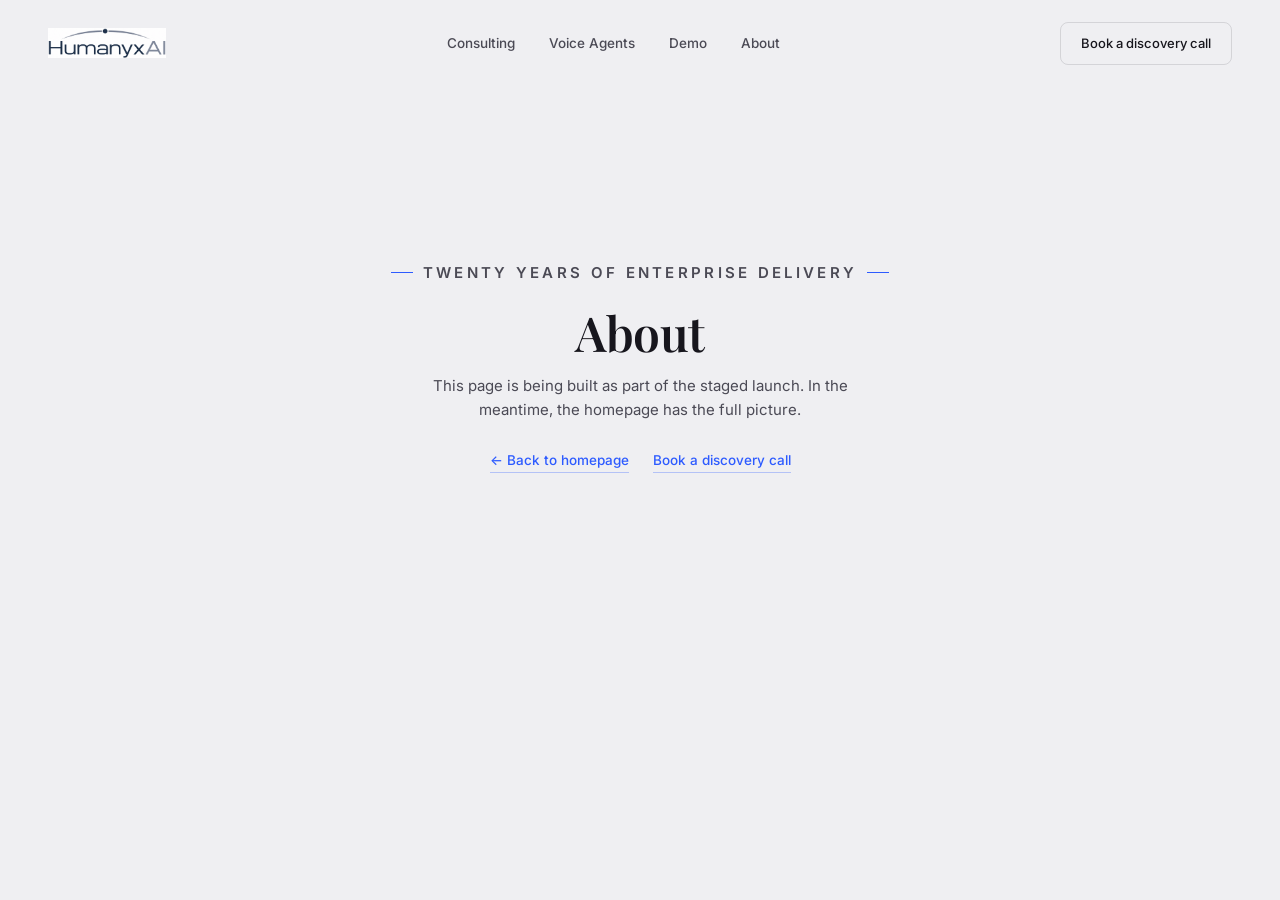
==== about.html @ bc3cfd47 "Homepage: all 8 sections, sticky nav, footer, stub pages - Concept D cinematic-split hero ported ver" ====
<!DOCTYPE html>
<html lang="en-AU">
<head>
<meta charset="UTF-8">
<meta name="viewport" content="width=device-width, initial-scale=1.0">
<title>About — HumanyxAI</title>
<meta name="description" content="HumanyxAI — independent Australian AI consultancy. Human by design.">
<link rel="preconnect" href="https://fonts.googleapis.com">
<link rel="preconnect" href="https://fonts.gstatic.com" crossorigin>
<link href="https://fonts.googleapis.com/css2?family=Playfair+Display:ital,wght@0,500;0,600;0,700;1,500;1,600&family=Inter:wght@400;500;600&display=swap" rel="stylesheet">
<link rel="stylesheet" href="styles.css">
<style>
  .stub { min-height: 62vh; display: flex; flex-direction: column; align-items: center; justify-content: center; text-align: center; padding: 80px 24px; }
  .stub .eyebrow { justify-content: center; }
  .stub .eyebrow::after { content: ""; width: 22px; height: 1px; background: var(--blue); display: inline-block; }
  .stub h1 { font-size: clamp(34px, 4vw, 48px); margin: 22px 0 16px; }
  .stub p { color: var(--ink-soft); font-size: 15px; max-width: 52ch; }
  .stub .stub-links { margin-top: 28px; display: flex; gap: 24px; font-size: 13.5px; font-weight: 500; }
  .stub .stub-links a { color: var(--blue); border-bottom: 1px solid rgba(45,91,255,.3); transition: border-color .2s; }
  .stub .stub-links a:hover { border-bottom-color: var(--blue); }
</style>
</head>
<body>

<nav class="site-nav" aria-label="Primary">
  <a href="index.html" class="nav-logo"><img src="assets/logo-nav.png" alt="HumanyxAI"></a>
  <div class="nav-links" id="nav-links">
    <a href="consulting.html">Consulting</a>
    <a href="voice-agents.html">Voice Agents</a>
    <a href="demo.html">Demo</a>
    <a href="about.html">About</a>
  </div>
  <a href="contact.html" class="nav-cta">Book a discovery call</a>
  <button class="nav-toggle" aria-label="Menu" aria-expanded="false" aria-controls="nav-links">
    <svg width="18" height="14" viewBox="0 0 18 14" fill="none" stroke="currentColor" stroke-width="1.6"><path d="M1 1h16M1 7h16M1 13h16"/></svg>
  </button>
</nav>

<main class="stub">
  <p class="eyebrow">Twenty years of enterprise delivery</p>
  <h1>About</h1>
  <p>This page is being built as part of the staged launch. In the meantime, the homepage has the full picture.</p>
  <div class="stub-links">
    <a href="index.html">← Back to homepage</a>
    <a href="contact.html">Book a discovery call</a>
  </div>
</main>

<script src="site.js"></script>
</body>
</html>
---- styles.css ----
/* ============================================================
   HumanyxAI — shared design tokens & base
   Scandi-editorial · Surface #efeff2 (locked grey) · Ink · Strategic Blue #2d5bff
   ============================================================ */

:root {
  --surface: #efeff2;
  --surface-dim: #dcdce1;
  --surface-card: #ffffff;
  --ink: #17161d;
  --ink-soft: #4b4a55;
  --ink-faint: #8a8994;
  --blue: #2d5bff;
  --blue-deep: #1f44cc;
  --blue-tint: #9db4ff;
  --success: #22c55e;
  --line: rgba(23, 22, 29, 0.12);
  --radius: 8px;
  --serif: "Playfair Display", Georgia, serif;
  --sans: "Inter", -apple-system, "Segoe UI", sans-serif;
  --shadow-soft: 0 1px 2px rgba(23,22,29,.04), 0 12px 40px -12px rgba(23,22,29,.12);
}

* { margin: 0; padding: 0; box-sizing: border-box; }

html { scroll-behavior: smooth; }

body {
  background: var(--surface);
  color: var(--ink);
  font-family: var(--sans);
  font-size: 16px;
  line-height: 1.6;
  -webkit-font-smoothing: antialiased;
  text-rendering: optimizeLegibility;
}

::selection { background: var(--blue); color: #fff; }

h1, h2, h3 { font-family: var(--serif); font-weight: 600; line-height: 1.08; letter-spacing: -0.01em; }

a { color: inherit; text-decoration: none; }

img, video { display: block; max-width: 100%; }

/* visible focus for keyboard users */
:focus-visible { outline: 2px solid var(--blue); outline-offset: 2px; border-radius: 2px; }

/* ---------- type helpers ---------- */
.eyebrow {
  font-family: var(--sans);
  font-size: 11px;
  font-weight: 600;
  letter-spacing: 0.22em;
  text-transform: uppercase;
  color: var(--ink-faint);
  display: flex;
  align-items: center;
  gap: 10px;
}
.eyebrow::before {
  content: "";
  width: 22px; height: 1px;
  background: var(--blue);
  display: inline-block;
}

.lede {
  font-size: 17px;
  line-height: 1.7;
  color: var(--ink-soft);
  max-width: 46ch;
}

/* ---------- buttons ---------- */
.btn {
  display: inline-flex;
  align-items: center;
  gap: 10px;
  font-family: var(--sans);
  font-size: 14px;
  font-weight: 500;
  padding: 14px 26px;
  border-radius: var(--radius);
  border: 1px solid transparent;
  cursor: pointer;
  transition: transform .35s cubic-bezier(.22,1,.36,1), box-shadow .35s, background .25s, border-color .25s, color .25s;
  will-change: transform;
}
.btn-primary {
  background: var(--blue);
  color: #fff;
  box-shadow: 0 10px 30px -10px rgba(45,91,255,.5);
}
.btn-primary:hover { background: var(--blue-deep); transform: translateY(-2px); box-shadow: 0 16px 36px -10px rgba(45,91,255,.55); }
.btn-ghost {
  background: transparent;
  color: var(--ink);
  border-color: var(--line);
}
.btn-ghost:hover { border-color: var(--ink); transform: translateY(-2px); }
.btn .arrow { transition: transform .3s cubic-bezier(.22,1,.36,1); }
.btn:hover .arrow { transform: translateX(4px); }

/* ---------- page scaffolding ---------- */
.wrap { max-width: 1240px; margin: 0 auto; padding: 0 48px; }
.section { padding: 110px 0; }
.section h2 { font-size: clamp(28px, 3vw, 38px); margin: 22px 0 18px; }
[id] { scroll-margin-top: 88px; }

@media (max-width: 900px) {
  .wrap { padding: 0 24px; }
  .section { padding: 72px 0; }
}

/* ---------- entrance motion ---------- */
@keyframes riseIn {
  from { opacity: 0; transform: translateY(26px); }
  to   { opacity: 1; transform: translateY(0); }
}
.rise { opacity: 0; animation: riseIn 1s cubic-bezier(.22,1,.36,1) forwards; }
.rise-1 { animation-delay: .1s; }
.rise-2 { animation-delay: .25s; }
.rise-3 { animation-delay: .4s; }
.rise-4 { animation-delay: .55s; }
.rise-5 { animation-delay: .7s; }

@media (prefers-reduced-motion: reduce) {
  html { scroll-behavior: auto; }
  .rise { animation: none; opacity: 1; }
}

/* ---------- sticky site nav (frosted on scroll) ---------- */
.site-nav {
  position: sticky;
  top: 0;
  z-index: 50;
  display: flex;
  align-items: center;
  justify-content: space-between;
  padding: 22px 48px;
  border-bottom: 1px solid transparent;
  transition: background .3s, border-color .3s, backdrop-filter .3s;
}
.site-nav.scrolled {
  background: rgba(255,255,255,.72);
  backdrop-filter: blur(14px);
  -webkit-backdrop-filter: blur(14px);
  border-bottom-color: var(--line);
}
.nav-logo img { height: 30px; width: auto; display: block; }

.nav-links { display: flex; gap: 34px; font-size: 13.5px; font-weight: 500; color: var(--ink-soft); }
.nav-links a { position: relative; transition: color .2s; padding: 4px 0; }
.nav-links a::after {
  content: "";
  position: absolute;
  left: 0; bottom: 0;
  width: 0; height: 1.5px;
  background: var(--blue);
  transition: width .3s cubic-bezier(.22,1,.36,1);
}
.nav-links a:hover { color: var(--ink); }
.nav-links a:hover::after { width: 100%; }
.nav-cta {
  font-size: 13px;
  font-weight: 500;
  padding: 10px 20px;
  border-radius: var(--radius);
  border: 1px solid var(--line);
  transition: all .25s;
}
.nav-cta:hover { background: var(--blue); border-color: var(--blue); color: #fff; }

.nav-toggle {
  display: none;
  align-items: center;
  justify-content: center;
  width: 40px; height: 40px;
  background: transparent;
  border: 1px solid var(--line);
  border-radius: var(--radius);
  color: var(--ink);
  cursor: pointer;
}

@media (max-width: 900px) {
  .site-nav { padding: 14px 24px; }
  .nav-toggle { display: inline-flex; }
  .nav-cta { display: none; }
  .nav-links {
    display: none;
    position: absolute;
    top: 100%; left: 0; right: 0;
    flex-direction: column;
    gap: 0;
    padding: 8px 24px 14px;
    background: rgba(255,255,255,.92);
    backdrop-filter: blur(14px);
    -webkit-backdrop-filter: blur(14px);
    border-bottom: 1px solid var(--line);
    font-size: 15px;
  }
  .nav-links.open { display: flex; }
  .nav-links a { padding: 13px 0; border-bottom: 1px solid var(--line); }
  .nav-links a:last-child { border-bottom: none; }
  .nav-links a::after { display: none; }
}
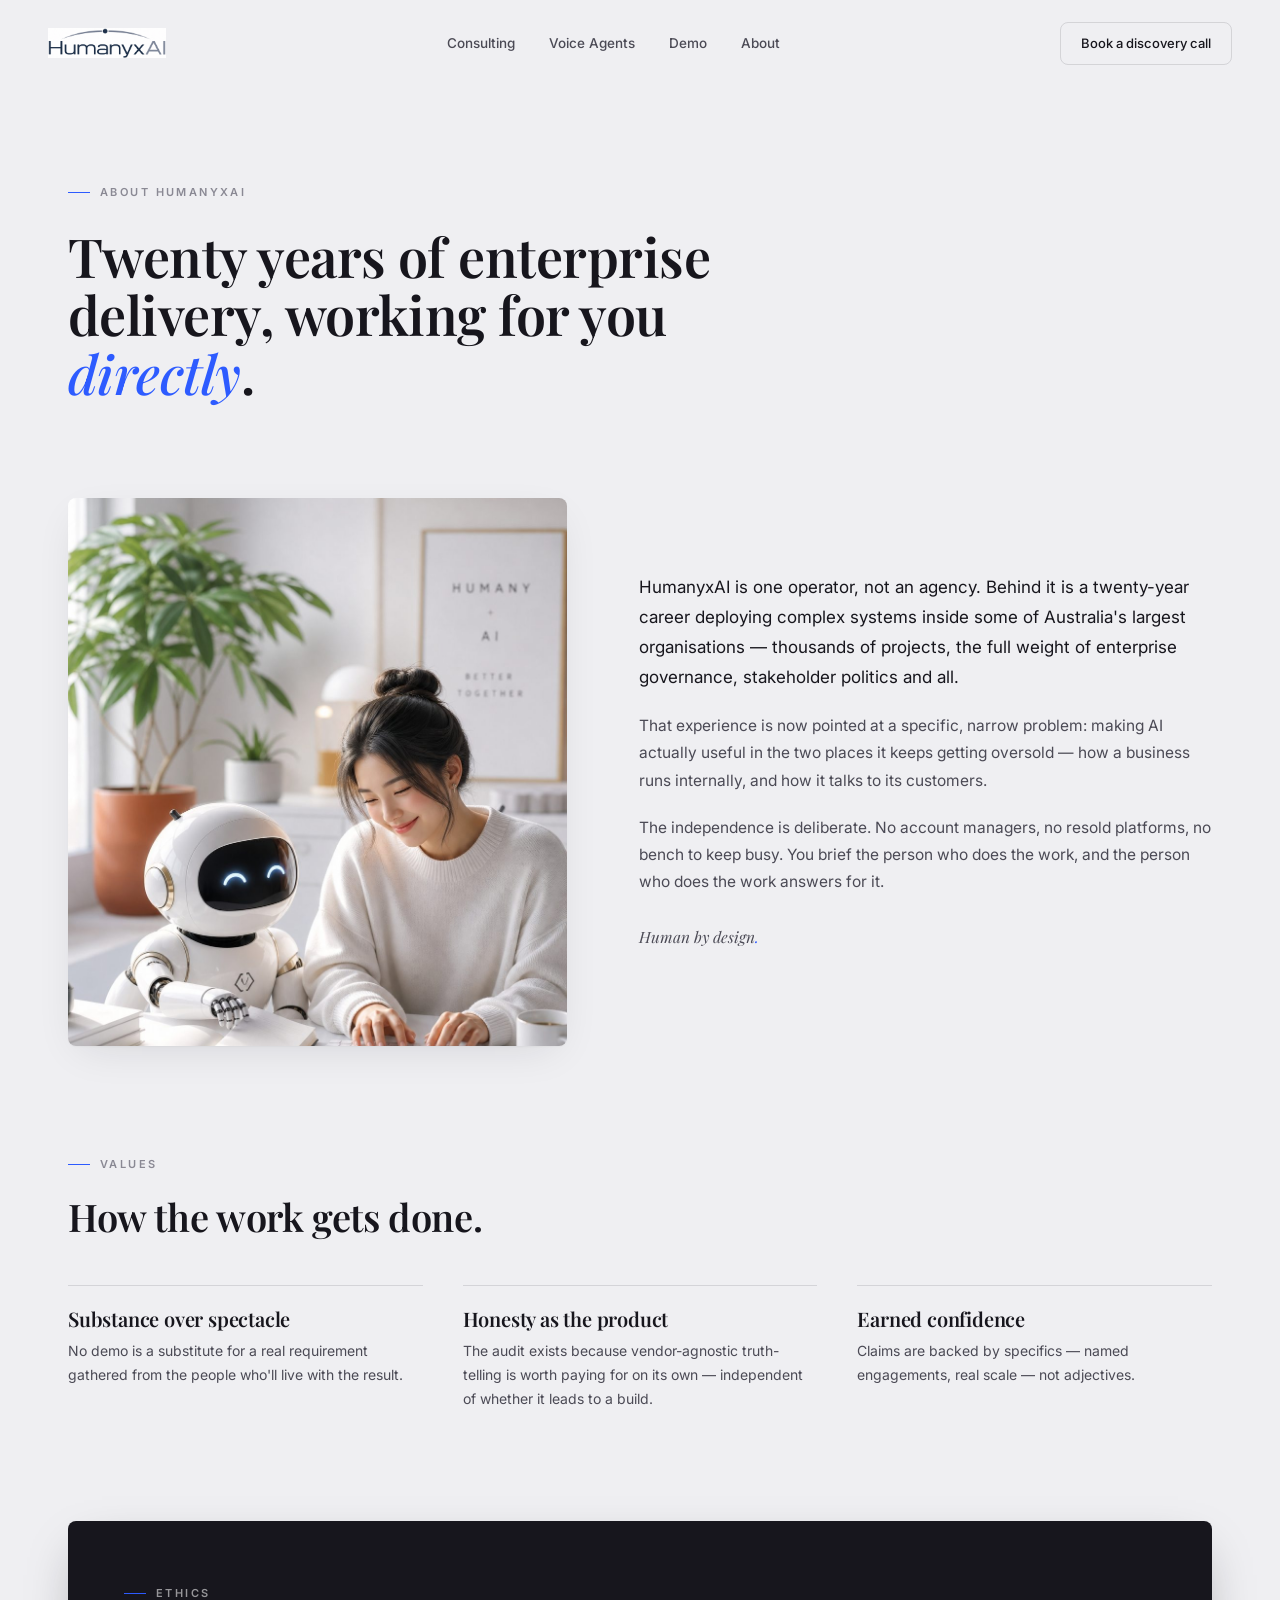
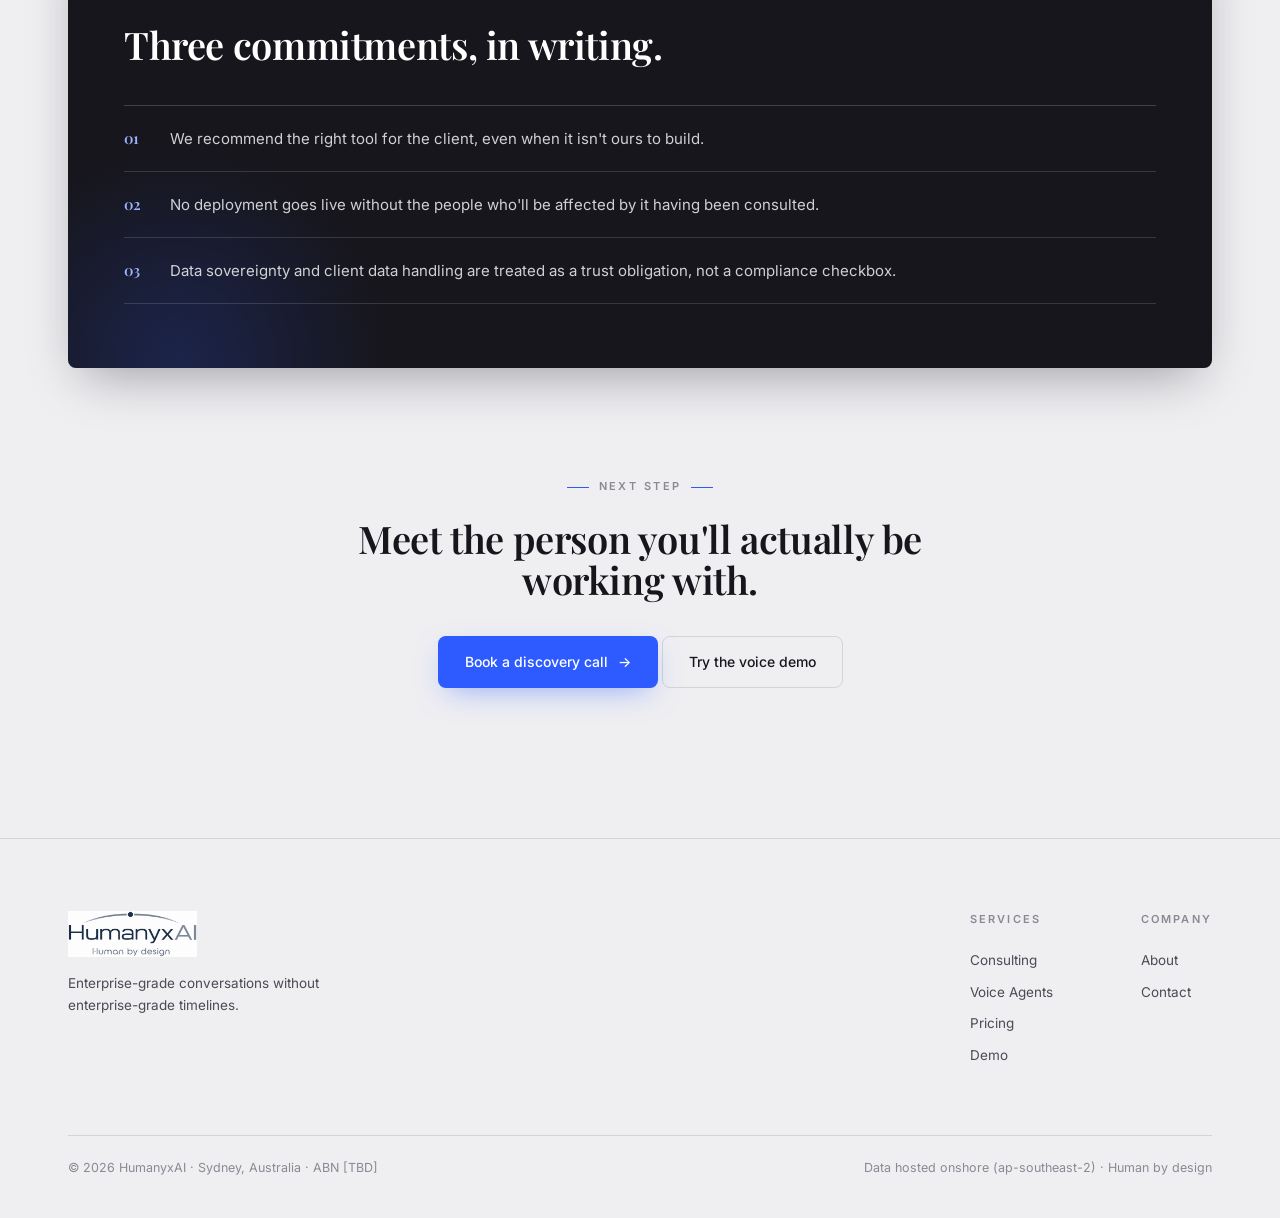
==== commit e2018153: "Complete site: /demo, /consulting, /voice-agents, /pricing, /about, /contact - /demo: full port of r" ====
--- a/about.html
+++ b/about.html
@@ -4,25 +4,91 @@
 <meta charset="UTF-8">
 <meta name="viewport" content="width=device-width, initial-scale=1.0">
 <title>About — HumanyxAI</title>
-<meta name="description" content="HumanyxAI — independent Australian AI consultancy. Human by design.">
+<meta name="description" content="Twenty years of enterprise delivery, working for you directly. HumanyxAI is one operator with thousands of complex deployments behind it — not an agency.">
+<meta property="og:title" content="About — HumanyxAI">
+<meta property="og:description" content="Twenty years of enterprise delivery, working for you directly.">
+<meta property="og:type" content="website">
+<meta property="og:url" content="https://humanyxai.com/about">
 <link rel="preconnect" href="https://fonts.googleapis.com">
 <link rel="preconnect" href="https://fonts.gstatic.com" crossorigin>
 <link href="https://fonts.googleapis.com/css2?family=Playfair+Display:ital,wght@0,500;0,600;0,700;1,500;1,600&family=Inter:wght@400;500;600&display=swap" rel="stylesheet">
 <link rel="stylesheet" href="styles.css">
 <style>
-  .stub { min-height: 62vh; display: flex; flex-direction: column; align-items: center; justify-content: center; text-align: center; padding: 80px 24px; }
-  .stub .eyebrow { justify-content: center; }
-  .stub .eyebrow::after { content: ""; width: 22px; height: 1px; background: var(--blue); display: inline-block; }
-  .stub h1 { font-size: clamp(34px, 4vw, 48px); margin: 22px 0 16px; }
-  .stub p { color: var(--ink-soft); font-size: 15px; max-width: 52ch; }
-  .stub .stub-links { margin-top: 28px; display: flex; gap: 24px; font-size: 13.5px; font-weight: 500; }
-  .stub .stub-links a { color: var(--blue); border-bottom: 1px solid rgba(45,91,255,.3); transition: border-color .2s; }
-  .stub .stub-links a:hover { border-bottom-color: var(--blue); }
+  /* ---- founder story split ---- */
+  .story-split {
+    display: grid;
+    grid-template-columns: 1fr 1.15fr;
+    gap: 72px;
+    align-items: center;
+  }
+  .story-split .story-media {
+    border-radius: var(--radius);
+    overflow: hidden;
+    box-shadow: var(--shadow-soft);
+  }
+  .story-split .story-media img { width: 100%; height: 100%; object-fit: cover; aspect-ratio: 4 / 4.4; }
+  .story-body p { font-size: 15.5px; color: var(--ink-soft); line-height: 1.75; margin-bottom: 20px; max-width: 58ch; }
+  .story-body p:first-of-type { font-size: 17px; color: var(--ink); }
+  .story-sig {
+    font-family: var(--serif);
+    font-style: italic;
+    font-size: 19px;
+    color: var(--ink);
+    margin-top: 28px;
+  }
+  .story-sig span { color: var(--blue); }
+
+  /* ---- values / ethics ---- */
+  .values-grid { display: grid; grid-template-columns: repeat(3, 1fr); gap: 40px; margin-top: 48px; }
+  .value-card { border-top: 1px solid var(--line); padding-top: 22px; }
+  .value-card h3 { font-size: 20px; margin-bottom: 10px; }
+  .value-card p { font-size: 14px; color: var(--ink-soft); line-height: 1.7; }
+
+  .ethics-panel {
+    background: var(--ink);
+    color: #fff;
+    border-radius: var(--radius);
+    padding: 64px 56px;
+    position: relative;
+    overflow: hidden;
+    isolation: isolate;
+    box-shadow: 0 20px 50px -16px rgba(23,22,29,.4);
+  }
+  .ethics-panel::before {
+    content: "";
+    position: absolute;
+    width: 420px; height: 420px;
+    border-radius: 50%;
+    background: radial-gradient(circle, rgba(45,91,255,.2), transparent 70%);
+    bottom: -200px; left: -100px;
+    z-index: -1;
+  }
+  .ethics-panel .eyebrow { color: rgba(255,255,255,.55); }
+  .ethics-panel h2 { color: #fff; }
+  .ethics-list { margin-top: 40px; border-top: 1px solid rgba(255,255,255,.18); }
+  .ethics-list .eth {
+    display: flex;
+    gap: 20px;
+    align-items: baseline;
+    padding: 20px 0;
+    border-bottom: 1px solid rgba(255,255,255,.14);
+    font-size: 15px;
+    color: rgba(255,255,255,.8);
+    line-height: 1.6;
+  }
+  .ethics-list .eth b { font-family: var(--serif); font-weight: 600; color: var(--blue-tint); min-width: 26px; }
+
+  @media (max-width: 900px) {
+    .story-split { grid-template-columns: 1fr; gap: 36px; }
+    .story-split .story-media img { aspect-ratio: 4 / 3.4; }
+    .values-grid { grid-template-columns: 1fr; gap: 28px; }
+    .ethics-panel { padding: 44px 28px; }
+  }
 </style>
 </head>
 <body>
 
-<nav class="site-nav" aria-label="Primary">
+<nav class="site-nav rise rise-1" aria-label="Primary">
   <a href="index.html" class="nav-logo"><img src="assets/logo-nav.png" alt="HumanyxAI"></a>
   <div class="nav-links" id="nav-links">
     <a href="consulting.html">Consulting</a>
@@ -36,15 +102,108 @@
   </button>
 </nav>
 
-<main class="stub">
-  <p class="eyebrow">Twenty years of enterprise delivery</p>
-  <h1>About</h1>
-  <p>This page is being built as part of the staged launch. In the meantime, the homepage has the full picture.</p>
-  <div class="stub-links">
-    <a href="index.html">← Back to homepage</a>
-    <a href="contact.html">Book a discovery call</a>
+<main>
+  <!-- page hero -->
+  <section class="section page-hero">
+    <div class="wrap">
+      <p class="eyebrow rise rise-2">About HumanyxAI</p>
+      <h1 class="rise rise-3">Twenty years of enterprise delivery, working for you <em>directly</em>.</h1>
+    </div>
+  </section>
+
+  <!-- founder story -->
+  <section class="section section-flush">
+    <div class="wrap story-split">
+      <figure class="story-media rise rise-3">
+        <img src="assets/hero-portrait.jpg" alt="A consultant at her desk working alongside the HumanyxAI assistant — human and machine, better together">
+      </figure>
+      <div class="story-body rise rise-4">
+        <p>HumanyxAI is one operator, not an agency. Behind it is a twenty-year career deploying complex systems inside some of Australia's largest organisations — thousands of projects, the full weight of enterprise governance, stakeholder politics and all.</p>
+        <p>That experience is now pointed at a specific, narrow problem: making AI actually useful in the two places it keeps getting oversold — how a business runs internally, and how it talks to its customers.</p>
+        <p>The independence is deliberate. No account managers, no resold platforms, no bench to keep busy. You brief the person who does the work, and the person who does the work answers for it.</p>
+        <p class="story-sig">Human by design<span>.</span></p>
+      </div>
+    </div>
+  </section>
+
+  <!-- values -->
+  <section class="section section-flush">
+    <div class="wrap">
+      <p class="eyebrow">Values</p>
+      <h2>How the work gets done.</h2>
+      <div class="values-grid">
+        <div class="value-card">
+          <h3>Substance over spectacle</h3>
+          <p>No demo is a substitute for a real requirement gathered from the people who'll live with the result.</p>
+        </div>
+        <div class="value-card">
+          <h3>Honesty as the product</h3>
+          <p>The audit exists because vendor-agnostic truth-telling is worth paying for on its own — independent of whether it leads to a build.</p>
+        </div>
+        <div class="value-card">
+          <h3>Earned confidence</h3>
+          <p>Claims are backed by specifics — named engagements, real scale — not adjectives.</p>
+        </div>
+      </div>
+    </div>
+  </section>
+
+  <!-- ethics -->
+  <section class="section section-flush">
+    <div class="wrap">
+      <div class="ethics-panel">
+        <p class="eyebrow">Ethics</p>
+        <h2>Three commitments, in writing.</h2>
+        <div class="ethics-list">
+          <div class="eth"><b>01</b><span>We recommend the right tool for the client, even when it isn't ours to build.</span></div>
+          <div class="eth"><b>02</b><span>No deployment goes live without the people who'll be affected by it having been consulted.</span></div>
+          <div class="eth"><b>03</b><span>Data sovereignty and client data handling are treated as a trust obligation, not a compliance checkbox.</span></div>
+        </div>
+      </div>
+    </div>
+  </section>
+
+  <!-- final CTA -->
+  <section class="section section-flush cta-center">
+    <div class="wrap">
+      <p class="eyebrow">Next step</p>
+      <h2>Meet the person you'll actually be working with.</h2>
+      <div class="cta-row">
+        <a href="contact.html" class="btn btn-primary">Book a discovery call <span class="arrow">→</span></a>
+        <a href="demo.html" class="btn btn-ghost">Try the voice demo</a>
+      </div>
+    </div>
+  </section>
+</main>
+
+<footer class="site-footer">
+  <div class="wrap">
+    <div class="foot-grid">
+      <div class="foot-brand">
+        <a href="index.html"><img src="assets/logo-full.png" alt="HumanyxAI — Human by design"></a>
+        <p class="foot-tag">Enterprise-grade conversations without enterprise-grade timelines.</p>
+      </div>
+      <div class="foot-cols">
+        <div class="foot-col">
+          <h4>Services</h4>
+          <a href="consulting.html">Consulting</a>
+          <a href="voice-agents.html">Voice Agents</a>
+          <a href="pricing.html">Pricing</a>
+          <a href="demo.html">Demo</a>
+        </div>
+        <div class="foot-col">
+          <h4>Company</h4>
+          <a href="about.html">About</a>
+          <a href="contact.html">Contact</a>
+        </div>
+      </div>
+    </div>
+    <div class="foot-base">
+      <span>© 2026 HumanyxAI · Sydney, Australia · ABN [TBD]</span>
+      <span>Data hosted onshore (ap-southeast-2) · Human by design</span>
+    </div>
   </div>
-</main>
+</footer>
 
 <script src="site.js"></script>
 </body>
--- a/styles.css
+++ b/styles.css
@@ -206,3 +206,95 @@
   .nav-links a:last-child { border-bottom: none; }
   .nav-links a::after { display: none; }
 }
+
+/* ---------- site footer (global) ---------- */
+.site-footer { border-top: 1px solid var(--line); margin-top: 40px; padding: 72px 0 40px; }
+.foot-grid { display: flex; justify-content: space-between; gap: 64px; flex-wrap: wrap; }
+.foot-brand img { height: 46px; width: auto; }
+.foot-tag { font-size: 13.5px; color: var(--ink-soft); margin-top: 16px; max-width: 36ch; line-height: 1.6; }
+.foot-cols { display: flex; gap: 88px; }
+.foot-col h4 {
+  font-family: var(--sans);
+  font-size: 11px;
+  font-weight: 600;
+  letter-spacing: .2em;
+  text-transform: uppercase;
+  color: var(--ink-faint);
+  margin-bottom: 16px;
+}
+.foot-col a { display: block; font-size: 13.5px; color: var(--ink-soft); padding: 5px 0; transition: color .2s; }
+.foot-col a:hover { color: var(--ink); }
+.foot-base {
+  margin-top: 64px;
+  padding-top: 22px;
+  border-top: 1px solid var(--line);
+  font-size: 12.5px;
+  color: var(--ink-faint);
+  display: flex;
+  justify-content: space-between;
+  gap: 12px;
+  flex-wrap: wrap;
+}
+
+@media (max-width: 900px) {
+  .site-footer { padding: 56px 0 32px; }
+  .foot-grid { flex-direction: column; gap: 40px; }
+  .foot-cols { gap: 48px; flex-wrap: wrap; }
+}
+
+/* ---------- inner-page shared patterns ---------- */
+.page-hero { padding: 96px 0 72px; }
+.page-hero h1 { font-size: clamp(36px, 4.2vw, 54px); margin: 26px 0 24px; max-width: 20ch; }
+.page-hero h1 em { font-style: italic; font-weight: 500; color: var(--blue); }
+.page-hero .lede { max-width: 56ch; }
+.page-hero .cta-row { margin-top: 34px; }
+.section-flush { padding-top: 0; }
+
+.hero-split {
+  display: grid;
+  grid-template-columns: 1.05fr 1fr;
+  gap: 72px;
+  align-items: center;
+}
+.hero-split .hero-media {
+  border-radius: var(--radius);
+  overflow: hidden;
+  box-shadow: var(--shadow-soft);
+}
+.hero-split .hero-media img { width: 100%; height: 100%; object-fit: cover; aspect-ratio: 4 / 3.4; }
+
+/* FAQ accordion (shared) */
+.faq-list { margin-top: 40px; border-top: 1px solid var(--line); }
+.faq-item { border-bottom: 1px solid var(--line); }
+.faq-item summary {
+  cursor: pointer;
+  list-style: none;
+  display: flex;
+  justify-content: space-between;
+  align-items: baseline;
+  gap: 20px;
+  padding: 24px 4px;
+  font-family: var(--serif);
+  font-size: 19px;
+  font-weight: 600;
+  letter-spacing: -0.01em;
+  transition: color .2s;
+}
+.faq-item summary::-webkit-details-marker { display: none; }
+.faq-item summary:hover { color: var(--blue); }
+.faq-item .fq-icon { flex-shrink: 0; font-family: var(--sans); font-size: 20px; font-weight: 400; color: var(--ink-faint); transition: transform .3s cubic-bezier(.22,1,.36,1); }
+.faq-item[open] .fq-icon { transform: rotate(45deg); }
+.faq-a { padding: 0 4px 26px; font-size: 14.5px; color: var(--ink-soft); line-height: 1.7; max-width: 72ch; }
+
+/* centred final CTA (inner pages) */
+.cta-center { text-align: center; }
+.cta-center .eyebrow { justify-content: center; }
+.cta-center .eyebrow::after { content: ""; width: 22px; height: 1px; background: var(--blue); display: inline-block; }
+.cta-center h2 { max-width: 24ch; margin-left: auto; margin-right: auto; }
+.cta-center .cta-row { justify-content: center; margin-top: 36px; }
+
+@media (max-width: 900px) {
+  .page-hero { padding: 64px 0 48px; }
+  .hero-split { grid-template-columns: 1fr; gap: 36px; }
+  .hero-split .hero-media img { aspect-ratio: 16 / 10; }
+}
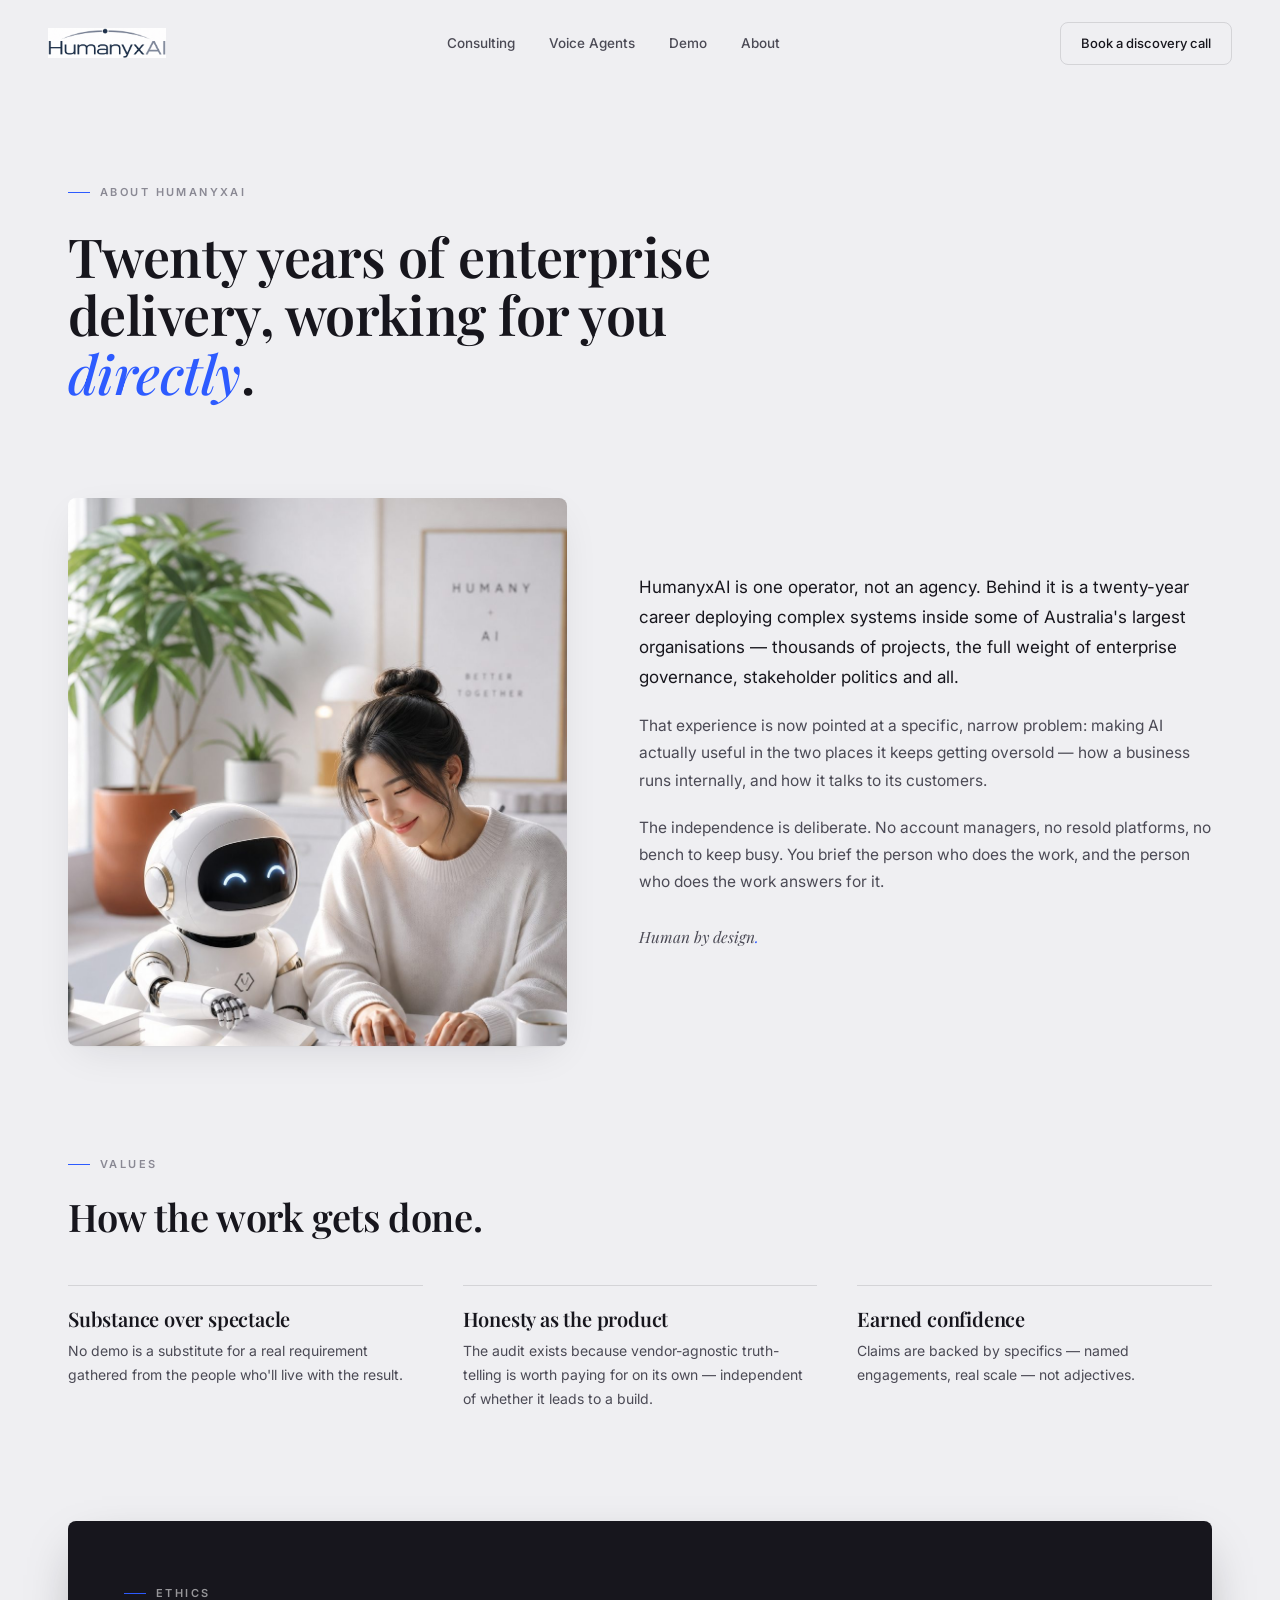
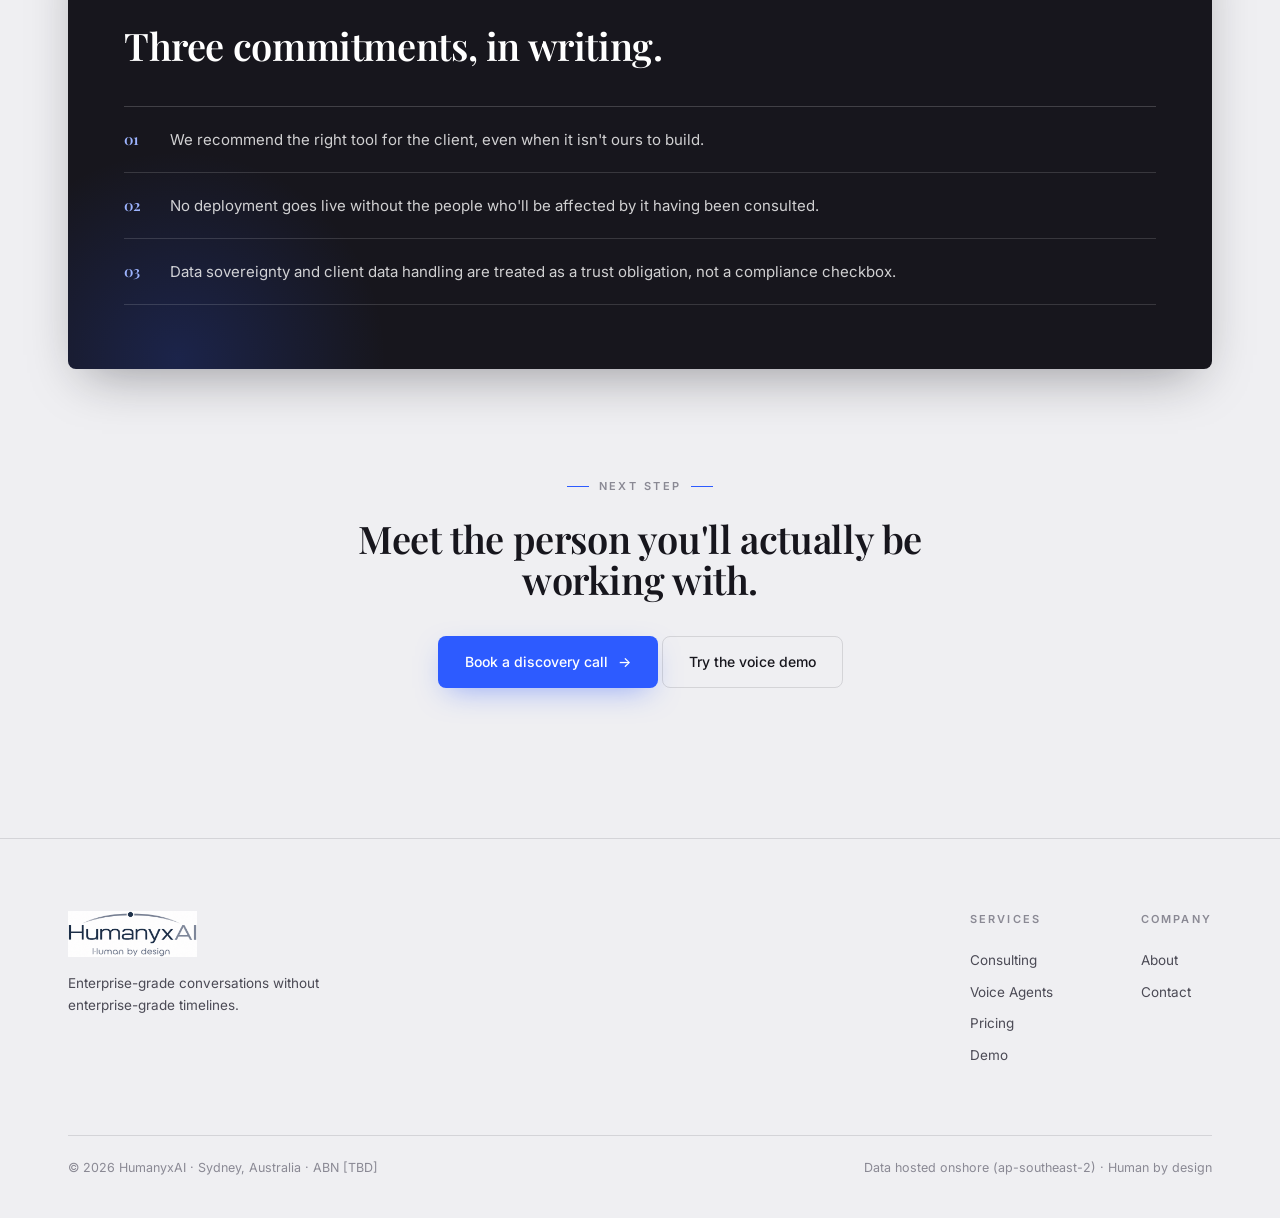
==== commit 26cc2f2d: "Review round: Ledger ROI calculator, scroll reveals, editorial og-image - voice-agents: integrate lo" ====
--- a/about.html
+++ b/about.html
@@ -9,10 +9,34 @@
 <meta property="og:description" content="Twenty years of enterprise delivery, working for you directly.">
 <meta property="og:type" content="website">
 <meta property="og:url" content="https://humanyxai.com/about">
+<meta property="og:image" content="https://humanyxai.com/assets/og-image.jpg">
+<meta property="og:image:width" content="1200">
+<meta property="og:image:height" content="630">
+<meta property="og:image:alt" content="HumanyxAI — people collaborating with a friendly AI assistant around a boardroom table">
+<meta name="twitter:card" content="summary_large_image">
+<meta name="twitter:image" content="https://humanyxai.com/assets/og-image.jpg">
+<script type="application/ld+json">
+{
+  "@context": "https://schema.org",
+  "@type": "ProfilePage",
+  "name": "About HumanyxAI",
+  "url": "https://humanyxai.com/about",
+  "mainEntity": {
+    "@type": "Organization",
+    "@id": "https://humanyxai.com/#org",
+    "name": "HumanyxAI",
+    "url": "https://humanyxai.com/",
+    "logo": "https://humanyxai.com/assets/logo-full.png",
+    "slogan": "Enterprise-grade conversations without enterprise-grade timelines."
+  }
+}
+</script>
 <link rel="preconnect" href="https://fonts.googleapis.com">
 <link rel="preconnect" href="https://fonts.gstatic.com" crossorigin>
 <link href="https://fonts.googleapis.com/css2?family=Playfair+Display:ital,wght@0,500;0,600;0,700;1,500;1,600&family=Inter:wght@400;500;600&display=swap" rel="stylesheet">
+<link rel="preload" as="image" href="assets/hero-portrait.jpg">
 <link rel="stylesheet" href="styles.css">
+<link rel="stylesheet" href="reveal.css">
 <style>
   /* ---- founder story split ---- */
   .story-split {
@@ -129,9 +153,9 @@
   <!-- values -->
   <section class="section section-flush">
     <div class="wrap">
-      <p class="eyebrow">Values</p>
-      <h2>How the work gets done.</h2>
-      <div class="values-grid">
+      <p class="eyebrow" data-reveal>Values</p>
+      <h2 data-reveal>How the work gets done.</h2>
+      <div class="values-grid" data-reveal-group>
         <div class="value-card">
           <h3>Substance over spectacle</h3>
           <p>No demo is a substitute for a real requirement gathered from the people who'll live with the result.</p>
@@ -151,7 +175,7 @@
   <!-- ethics -->
   <section class="section section-flush">
     <div class="wrap">
-      <div class="ethics-panel">
+      <div class="ethics-panel" data-reveal>
         <p class="eyebrow">Ethics</p>
         <h2>Three commitments, in writing.</h2>
         <div class="ethics-list">
@@ -166,8 +190,8 @@
   <!-- final CTA -->
   <section class="section section-flush cta-center">
     <div class="wrap">
-      <p class="eyebrow">Next step</p>
-      <h2>Meet the person you'll actually be working with.</h2>
+      <p class="eyebrow" data-reveal>Next step</p>
+      <h2 data-reveal>Meet the person you'll actually be working with.</h2>
       <div class="cta-row">
         <a href="contact.html" class="btn btn-primary">Book a discovery call <span class="arrow">→</span></a>
         <a href="demo.html" class="btn btn-ghost">Try the voice demo</a>
@@ -180,10 +204,10 @@
   <div class="wrap">
     <div class="foot-grid">
       <div class="foot-brand">
-        <a href="index.html"><img src="assets/logo-full.png" alt="HumanyxAI — Human by design"></a>
+        <a href="index.html"><img src="assets/logo-full.png" alt="HumanyxAI — Human by design" loading="lazy"></a>
         <p class="foot-tag">Enterprise-grade conversations without enterprise-grade timelines.</p>
       </div>
-      <div class="foot-cols">
+      <div class="foot-cols" data-reveal-group>
         <div class="foot-col">
           <h4>Services</h4>
           <a href="consulting.html">Consulting</a>
@@ -206,5 +230,6 @@
 </footer>
 
 <script src="site.js"></script>
+<script src="reveal.js" defer></script>
 </body>
 </html>
--- a/reveal.css
+++ b/reveal.css
@@ -0,0 +1,44 @@
+/* ============================================================
+   HumanyxAI — scroll-reveal patch (reveal.css)
+   Drop-in. Progressive enhancement: elements are only hidden
+   once JS confirms it can reveal them (html.reveal-armed).
+   Without JS, everything renders normally.
+   ============================================================ */
+
+html.reveal-armed [data-reveal] {
+  opacity: 0;
+  transform: translateY(26px);
+  transition:
+    opacity 1s cubic-bezier(.22, 1, .36, 1),
+    transform 1s cubic-bezier(.22, 1, .36, 1);
+  transition-delay: var(--reveal-delay, 0s);
+  will-change: opacity, transform;
+}
+
+html.reveal-armed [data-reveal].revealed {
+  opacity: 1;
+  transform: translateY(0);
+}
+
+/* Stagger groups: children of [data-reveal-group] cascade */
+html.reveal-armed [data-reveal-group] > * {
+  opacity: 0;
+  transform: translateY(26px);
+  transition:
+    opacity 1s cubic-bezier(.22, 1, .36, 1),
+    transform 1s cubic-bezier(.22, 1, .36, 1);
+  transition-delay: calc(var(--i, 0) * 0.09s);
+}
+html.reveal-armed [data-reveal-group].revealed > * {
+  opacity: 1;
+  transform: translateY(0);
+}
+
+@media (prefers-reduced-motion: reduce) {
+  html.reveal-armed [data-reveal],
+  html.reveal-armed [data-reveal-group] > * {
+    opacity: 1 !important;
+    transform: none !important;
+    transition: none !important;
+  }
+}
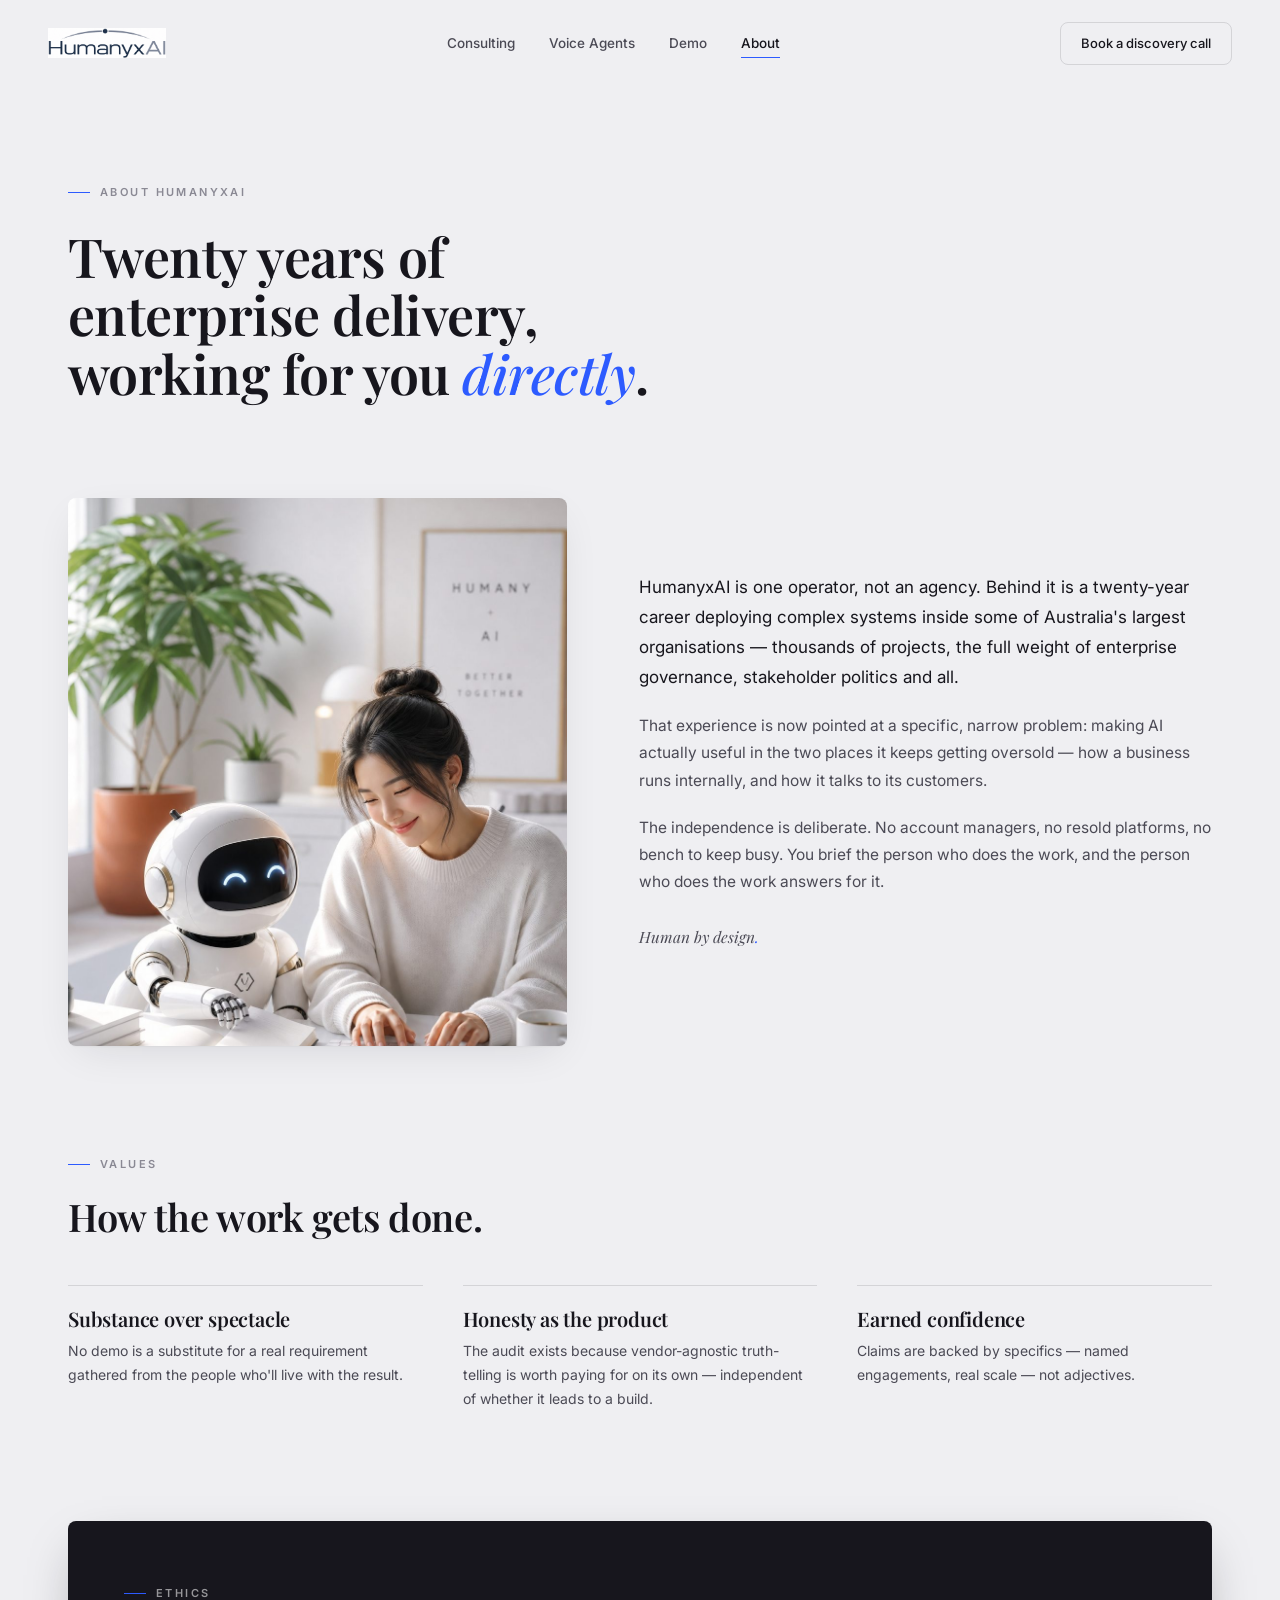
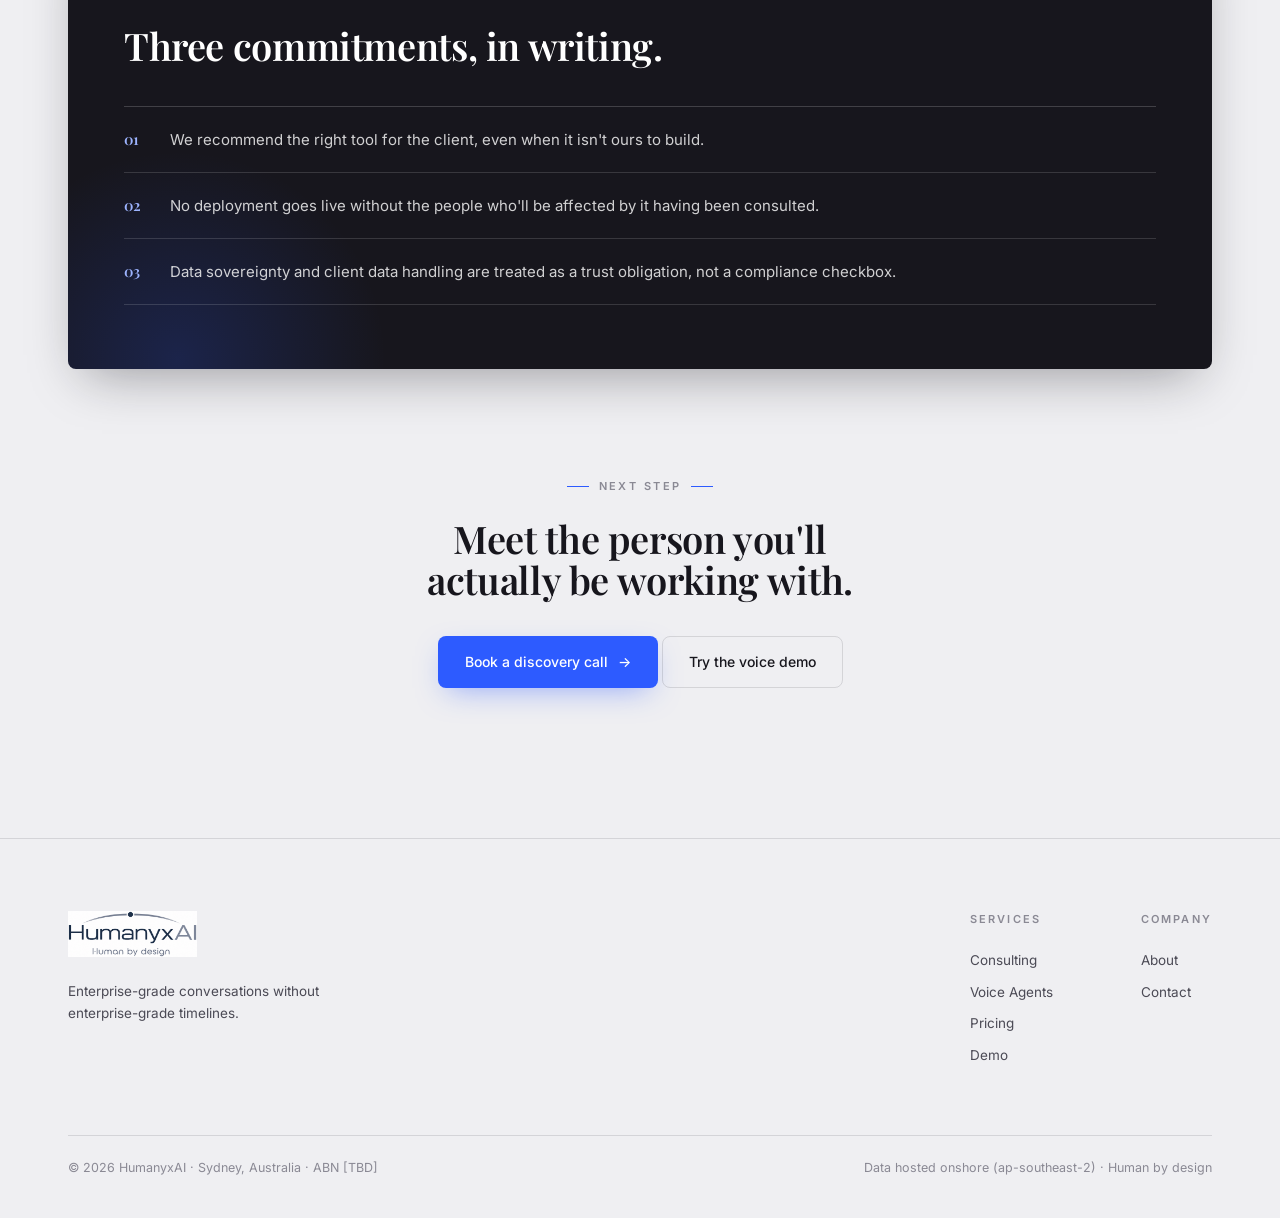
==== commit e86b400c: "Elevation pass: skip links, nav wayfinding, media hover zoom, mobile sticky CTA - styles.css elevati" ====
--- a/about.html
+++ b/about.html
@@ -111,6 +111,7 @@
 </style>
 </head>
 <body>
+<a class="skip-link" href="#main">Skip to content</a>
 
 <nav class="site-nav rise rise-1" aria-label="Primary">
   <a href="index.html" class="nav-logo"><img src="assets/logo-nav.png" alt="HumanyxAI"></a>
@@ -118,7 +119,7 @@
     <a href="consulting.html">Consulting</a>
     <a href="voice-agents.html">Voice Agents</a>
     <a href="demo.html">Demo</a>
-    <a href="about.html">About</a>
+    <a href="about.html" aria-current="page">About</a>
   </div>
   <a href="contact.html" class="nav-cta">Book a discovery call</a>
   <button class="nav-toggle" aria-label="Menu" aria-expanded="false" aria-controls="nav-links">
@@ -126,7 +127,7 @@
   </button>
 </nav>
 
-<main>
+<main id="main">
   <!-- page hero -->
   <section class="section page-hero">
     <div class="wrap">
@@ -229,6 +230,8 @@
   </div>
 </footer>
 
+<div class="mobile-cta"><a class="btn btn-primary" href="contact.html">Book a discovery call</a></div>
+
 <script src="site.js"></script>
 <script src="reveal.js" defer></script>
 </body>
--- a/styles.css
+++ b/styles.css
@@ -128,6 +128,8 @@
 @media (prefers-reduced-motion: reduce) {
   html { scroll-behavior: auto; }
   .rise { animation: none; opacity: 1; }
+  .p-media img, .how-media img, .ind-media img, .hero-media img, .story-media img,
+  .skip-link, .foot-brand a { transition: none !important; transform: none !important; }
 }
 
 /* ---------- sticky site nav (frosted on scroll) ---------- */
@@ -298,3 +300,68 @@
   .hero-split { grid-template-columns: 1fr; gap: 36px; }
   .hero-split .hero-media img { aspect-ratio: 16 / 10; }
 }
+
+/* ============================================================
+   Elevation layer — polish pass (locked tokens/components intact)
+   ============================================================ */
+
+/* cleaner rag on headlines and ledes (progressive enhancement) */
+h1, h2, h3 { text-wrap: balance; }
+.lede, .foot-tag { text-wrap: pretty; }
+
+/* no grey flash on tap (mobile) */
+a, button, summary, input, select { -webkit-tap-highlight-color: transparent; }
+
+/* keyboard skip link — hidden until focused */
+.skip-link {
+  position: fixed;
+  top: 12px; left: 12px;
+  z-index: 100;
+  background: var(--ink);
+  color: #fff;
+  font-size: 13px;
+  font-weight: 500;
+  padding: 10px 18px;
+  border-radius: var(--radius);
+  transform: translateY(-220%);
+  transition: transform .3s cubic-bezier(.22,1,.36,1);
+}
+.skip-link:focus-visible { transform: translateY(0); outline-color: var(--blue-tint); }
+
+/* wayfinding: persistent underline for the current page */
+.nav-links a[aria-current="page"] { color: var(--ink); }
+.nav-links a[aria-current="page"]::after { width: 100%; }
+
+/* button press feedback */
+.btn:active { transform: translateY(0); transition-duration: .1s; }
+
+/* framed media: slow editorial zoom on hover (frames are overflow:hidden) */
+.p-media img, .how-media img, .ind-media img, .hero-media img, .story-media img {
+  transition: transform 1.4s cubic-bezier(.22,1,.36,1);
+}
+.p-media:hover img, .how-media:hover img, .ind-media:hover img, .hero-media:hover img, .story-media:hover img {
+  transform: scale(1.03);
+}
+
+/* footer brand mark settles on hover */
+.foot-brand a { display: inline-block; transition: opacity .25s; }
+.foot-brand a:hover { opacity: .75; }
+
+/* mobile sticky CTA — the primary action stays reachable with the nav cta hidden */
+.mobile-cta { display: none; }
+@media (max-width: 900px) {
+  body { padding-bottom: 66px; }
+  .mobile-cta {
+    display: block;
+    position: fixed;
+    left: 0; right: 0; bottom: 0;
+    z-index: 49;
+    padding: 10px 24px calc(10px + env(safe-area-inset-bottom, 0px));
+    background: rgba(255,255,255,.82);
+    backdrop-filter: blur(14px);
+    -webkit-backdrop-filter: blur(14px);
+    border-top: 1px solid var(--line);
+  }
+  .mobile-cta .btn { width: 100%; justify-content: center; padding: 13px 20px; }
+  .site-footer { margin-bottom: 0; }
+}
